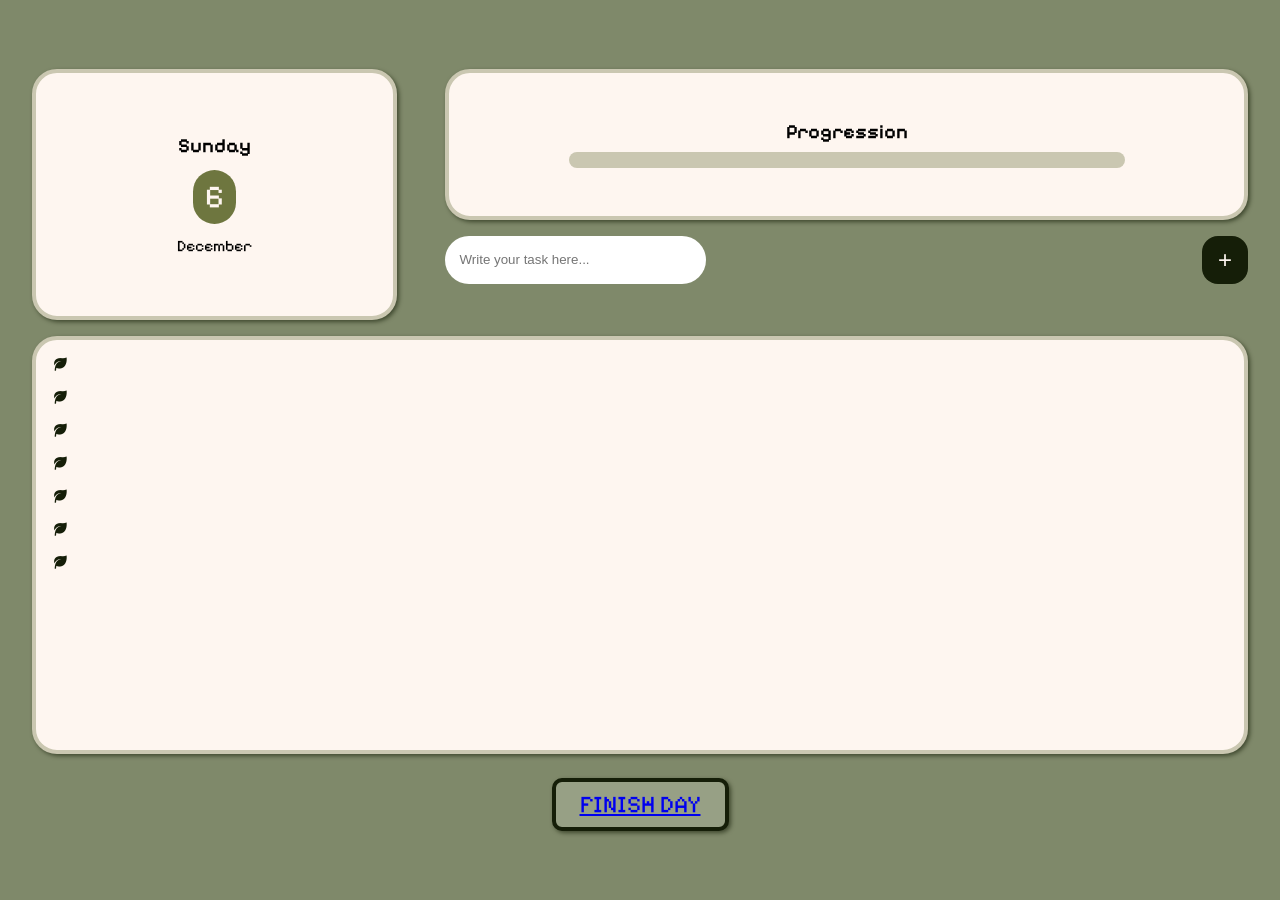
==== Novanote/dashboard.html @ 9f1b56bc "Add files via upload" ====
<!DOCTYPE html>
<html lang="en">

<head>
    <meta charset="UTF-8">
    <meta name="viewport" content="width=device-width, initial-scale=1.0">

    <link href='https://unpkg.com/boxicons@2.1.4/css/boxicons.min.css' rel='stylesheet'>
    <link rel="stylesheet" href="styles.css">

    <title>Novanote</title>
</head>

<body>
    <div class="dashDiv">
        <div class="top-section">
            <div class="datetime">
                <span id="day"></span>
                <span id="number"></span>
                <span id="month"></span>
            </div>

            <div class="right-section">
                <div class="progression">
                    <h3>Progression</h3>
                    <progress id="progress-bar" value="0" max="100"></progress>
                </div>

                <div class="add-task">
                    <input id="write-task" type="text" size="28" placeholder="Write your task here...">
                    <button id="add-btn">+</button>
                </div>
            </div>
        </div>

        <div class="bottom-section">
            <p id="task1">
                <i class='bx bxs-leaf'></i>
                <span id="text-task-1"></span>
            </p>

            <p id="task2">
                <i class='bx bxs-leaf'></i>
                <span id="text-task-2"></span>
            </p>

            <p id="task3">
                <i class='bx bxs-leaf'></i>
                <span id="text-task-3"></span>
            </p>

            <p id="task4">
                <i class='bx bxs-leaf'></i>
                <span id="text-task-4"></span>
            </p>

            <p id="task5">
                <i class='bx bxs-leaf'></i>
                <span id="text-task-5"></span>
            </p>

            <p id="task6">
                <i class='bx bxs-leaf'></i>
                <span id="text-task-6"></span>
            </p>

            <p id="task7">
                <i class='bx bxs-leaf'></i>
                <span id="text-task-7"></span>
            </p>
        </div>
        <button id="finish-btn"><a href ="finishday.html">FINISH DAY</a></button>
    </div>

    <script src="dashboard.js"></script>
</body>

</html>
---- Novanote/styles.css ----
@import url('https://fonts.googleapis.com/css2?family=Modak&display=swap');
@import url('https://fonts.googleapis.com/css2?family=Pixelify+Sans:wght@400..700&display=swap');
* {
    margin: 0;
    padding: 0;
    box-sizing: border-box;
}

body {
    background-color: #7f896a;
}


/*------ HOME PAGE ------*/

.mainDiv {
    display: flex;
    flex-direction: column;
    width: 100vw;
    height: 100vh;
    justify-content: center;
    align-items: center;
}

.mainDiv h1 {
    font-family: 'Modak';
    font-weight: 400;
    font-size: 48px;
    color: #FEF6F0;
}

.mainDiv .center-image {
    width: 372px;
    height: 357px;
    border: 4px solid #151E08;
    border-radius: 25px;
    background-color: #97A085;
    margin-bottom: 24px;
    box-shadow: 2px 2px 4px rgba(21, 30, 8, 0.6);
}

.mainDiv .center-image img {
    margin-top: 10px;
    width: 343px;
    height: 343px;
}

#start-btn {
    font-family: 'Pixelify Sans';
    font-size: 24px;
    color: #FEF6F0;
    background-color: #97A085;
    border: 4px solid #151E08;
    border-radius: 10px;
    padding: 8px 24px;
    box-shadow: 2px 2px 4px rgba(21, 30, 8, 0.6);
}

#start-btn:hover {
    transform: scale(1.1) perspective(1px);
    transition: 0.3 ease;
    cursor: pointer;
}


/*------ DASHBOARD ------*/

.dashDiv {
    display: flex;
    flex-direction: column;
    width: 100vw;
    height: 100vh;
    justify-content: center;
    align-items: center;
    padding: 32px;
}

.top-section {
    width: 100%;
    height: 30%;
    display: flex;
    justify-content: space-between;
    margin-bottom: 16px;
}

.datetime {
    width: 30%;
    height: 100%;
    background-color: #FEF6F0;
    border: 4px solid #CAC7B1;
    border-radius: 25px;
    box-shadow: 2px 2px 4px rgba(21, 30, 8, 0.6);
    text-align: center;
    justify-content: center;
    align-items: center;
    display: flex;
    flex-direction: column;
    gap: 12px;
}

#day {
    font-family: 'Pixelify Sans';
    font-size: 20px;
    font-weight: 600;
}

#number {
    font-family: 'Pixelify Sans';
    font-size: 32px;
    color: #FEF6F0;
    background-color: #6E763F;
    padding: 8px 12px;
    border-radius: 50px;
}

#month {
    font-family: 'Pixelify Sans';
    font-size: 16px;
}

.right-section {
    width: 66%;
    height: 100%;
    display: flex;
    flex-direction: column;
}

.progression {
    height: 60%;
    background-color: #FEF6F0;
    border: 4px solid #CAC7B1;
    border-radius: 25px;
    box-shadow: 2px 2px 4px rgba(21, 30, 8, 0.6);
    text-align: center;
    justify-content: center;
    align-items: center;
    display: flex;
    flex-direction: column;
}

.progression h3 {
    font-family: 'Pixelify Sans';
    font-size: 20px;
    margin-bottom: 8px;
    font-weight: 600;
}

#progress-bar {
    appearance: none;
    height: 16px;
    width: 70%;
    border-radius: 10px;
}

#progress-bar::-webkit-progress-bar {
    background-color: #CAC7B1;
    border-radius: 10px;
}

#progress-bar::-webkit-progress-value {
    background-color: #6E763F;
    border-radius: 10px;
    transition: width 0.5s ease-in-out;
}

.add-task {
    display: flex;
    flex-direction: row;
    margin-top: 16px;
    justify-content: space-between;
}

.add-task input {
    outline: none;
    border: none;
    padding: 14px;
    border-radius: 50px;
}

.add-task button {
    font-size: 24px;
    color: #FEF6F0;
    background-color: #151E08;
    padding: 10px 16px;
    outline: none;
    border: none;
    border-radius: 16px;
}

#add-btn {
    cursor: pointer;
}

.bottom-section {
    display: flex;
    flex-direction: column;
    width: 100%;
    height: 50%;
    background-color: #FEF6F0;
    border: 4px solid #CAC7B1;
    border-radius: 25px;
    box-shadow: 2px 2px 4px rgba(21, 30, 8, 0.6);
    margin-bottom: 24px;
    padding: 16px;
    gap: 14px;
}

.bottom-section .bx {
    color: #151E08;
    margin-right: 16px;
}

.bottom-section p span {
    font-family: 'Pixelify Sans';
    color: #151E08;
    cursor: pointer;
}

#finish-btn {
    font-family: 'Pixelify Sans';
    font-size: 24px;
    color: #FEF6F0;
    background-color: #97A085;
    border: 4px solid #151E08;
    border-radius: 10px;
    padding: 8px 24px;
    box-shadow: 2px 2px 4px rgba(21, 30, 8, 0.6);
}

#finish-btn:hover {
    transform: scale(1.1) perspective(1px);
    transition: 0.3 ease;
    cursor: pointer;
}


/*------ CONCLUSION ------*/

.finalDiv {
    display: flex;
    flex-direction: column;
    width: 100vw;
    height: 100vh;
    justify-content: center;
    align-items: center;
    padding: 32px;
}

#final-title {
    font-family: 'Modak';
    font-weight: 400;
    font-size: 48px;
    color: #FEF6F0;
}

.finalDiv .center-image {
    display: flex;
    justify-content: center;
    /* Horizontally center the image */
    align-items: center;
    /* Vertically center the image */
    width: 372px;
    height: 357px;
    border: 4px solid #151E08;
    border-radius: 25px;
    background-color: #97A085;
    margin-bottom: 24px;
    box-shadow: 2px 2px 4px rgba(21, 30, 8, 0.6);
}


/* Ensure the image takes up an appropriate size within the container */

.finalDiv .center-image img {
    max-width: 100%;
    /* Allow the image to scale, but not exceed container width */
    max-height: 100%;
    /* Ensure the image doesn't overflow the container's height */
    object-fit: contain;
    /* Preserve the aspect ratio of the image */
}

#conclusion {
    font-family: 'Pixelify Sans';
    font-size: 24px;
    margin-bottom: 16px;
}

#restart-btn {
    font-family: 'Pixelify Sans';
    font-size: 24px;
    color: #FEF6F0;
    background-color: #97A085;
    border: 4px solid #151E08;
    border-radius: 10px;
    padding: 8px 24px;
    box-shadow: 2px 2px 4px rgba(21, 30, 8, 0.6);
}

#restart-btn:hover {
    transform: scale(1.1) perspective(1px);
    transition: 0.3 ease;
    cursor: pointer;
}

.done {
    text-decoration: line-through;
    /* Crosses out text */
    color: #97A085;
    /* Optional: Change color to indicate completion */
    transition: 0.2s ease-in-out;
    /* Smooth effect */
}

.hidden {
    display: none !important;
}

.show {
    display: block !important;
}
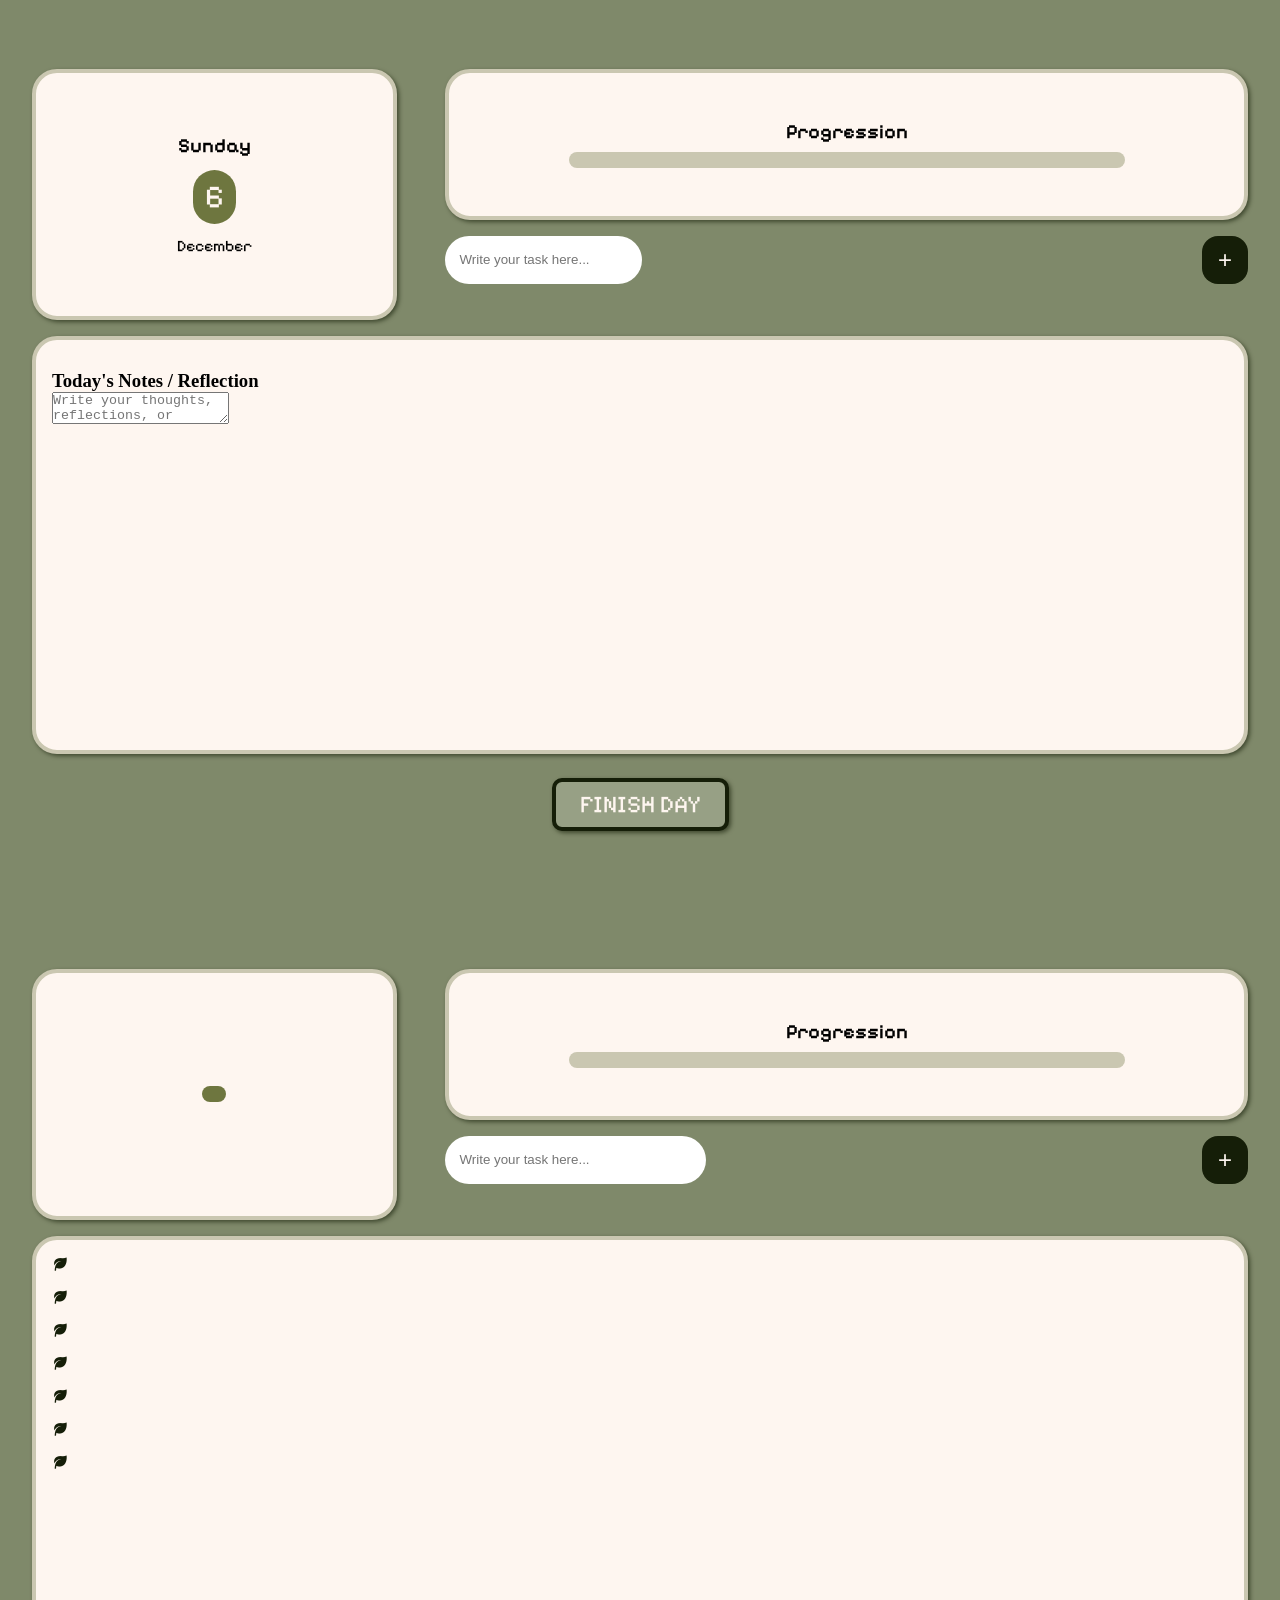
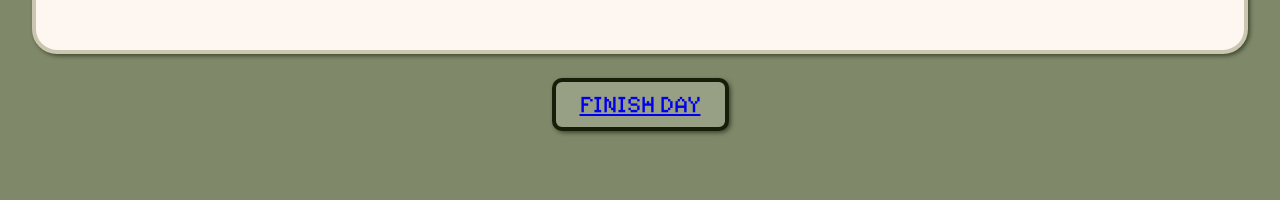
==== commit 18214c27: "Add structure and elements to dashboard.html" ====
--- a/Novanote/dashboard.html
+++ b/Novanote/dashboard.html
@@ -1,4 +1,49 @@
 <!DOCTYPE html>
+<html lang="en">
+<head>
+    <meta charset="UTF-8">
+    <meta name="viewport" content="width=device-width, initial-scale=1.0">
+    <link href='https://unpkg.com/boxicons@2.1.4/css/boxicons.min.css' rel='stylesheet'>
+    <link rel="stylesheet" href="styles.css">
+    <title>Novanote</title>
+</head>
+<body>
+    <div class="dashDiv">
+        <div class="top-section">
+            <div class="datetime">
+                <span id="day"></span>
+                <span id="number"></span>
+                <span id="month"></span>
+            </div>
+
+            <div class="right-section">
+                <div class="progression">
+                    <h3>Progression</h3>
+                    <progress id="progress-bar" value="0" max="100"></progress>
+                </div>
+
+                <div class="add-task">
+                    <input id="write-task" type="text" placeholder="Write your task here...">
+                    <button id="add-btn">+</button>
+                </div>
+            </div>
+        </div>
+
+        <div class="bottom-section">
+            <div id="task-list"></div>
+            
+            <div class="daily-notes">
+                <h3>Today's Notes / Reflection</h3>
+                <textarea id="daily-notes" placeholder="Write your thoughts, reflections, or additional notes here..."></textarea>
+            </div>
+        </div>
+        
+        <button id="finish-btn">FINISH DAY</button>
+    </div>
+
+    <script src="dashboard.js"></script>
+</body>
+</html><!DOCTYPE html>
 <html lang="en">
 
 <head>
@@ -75,4 +120,4 @@
     <script src="dashboard.js"></script>
 </body>
 
-</html>+</html>
